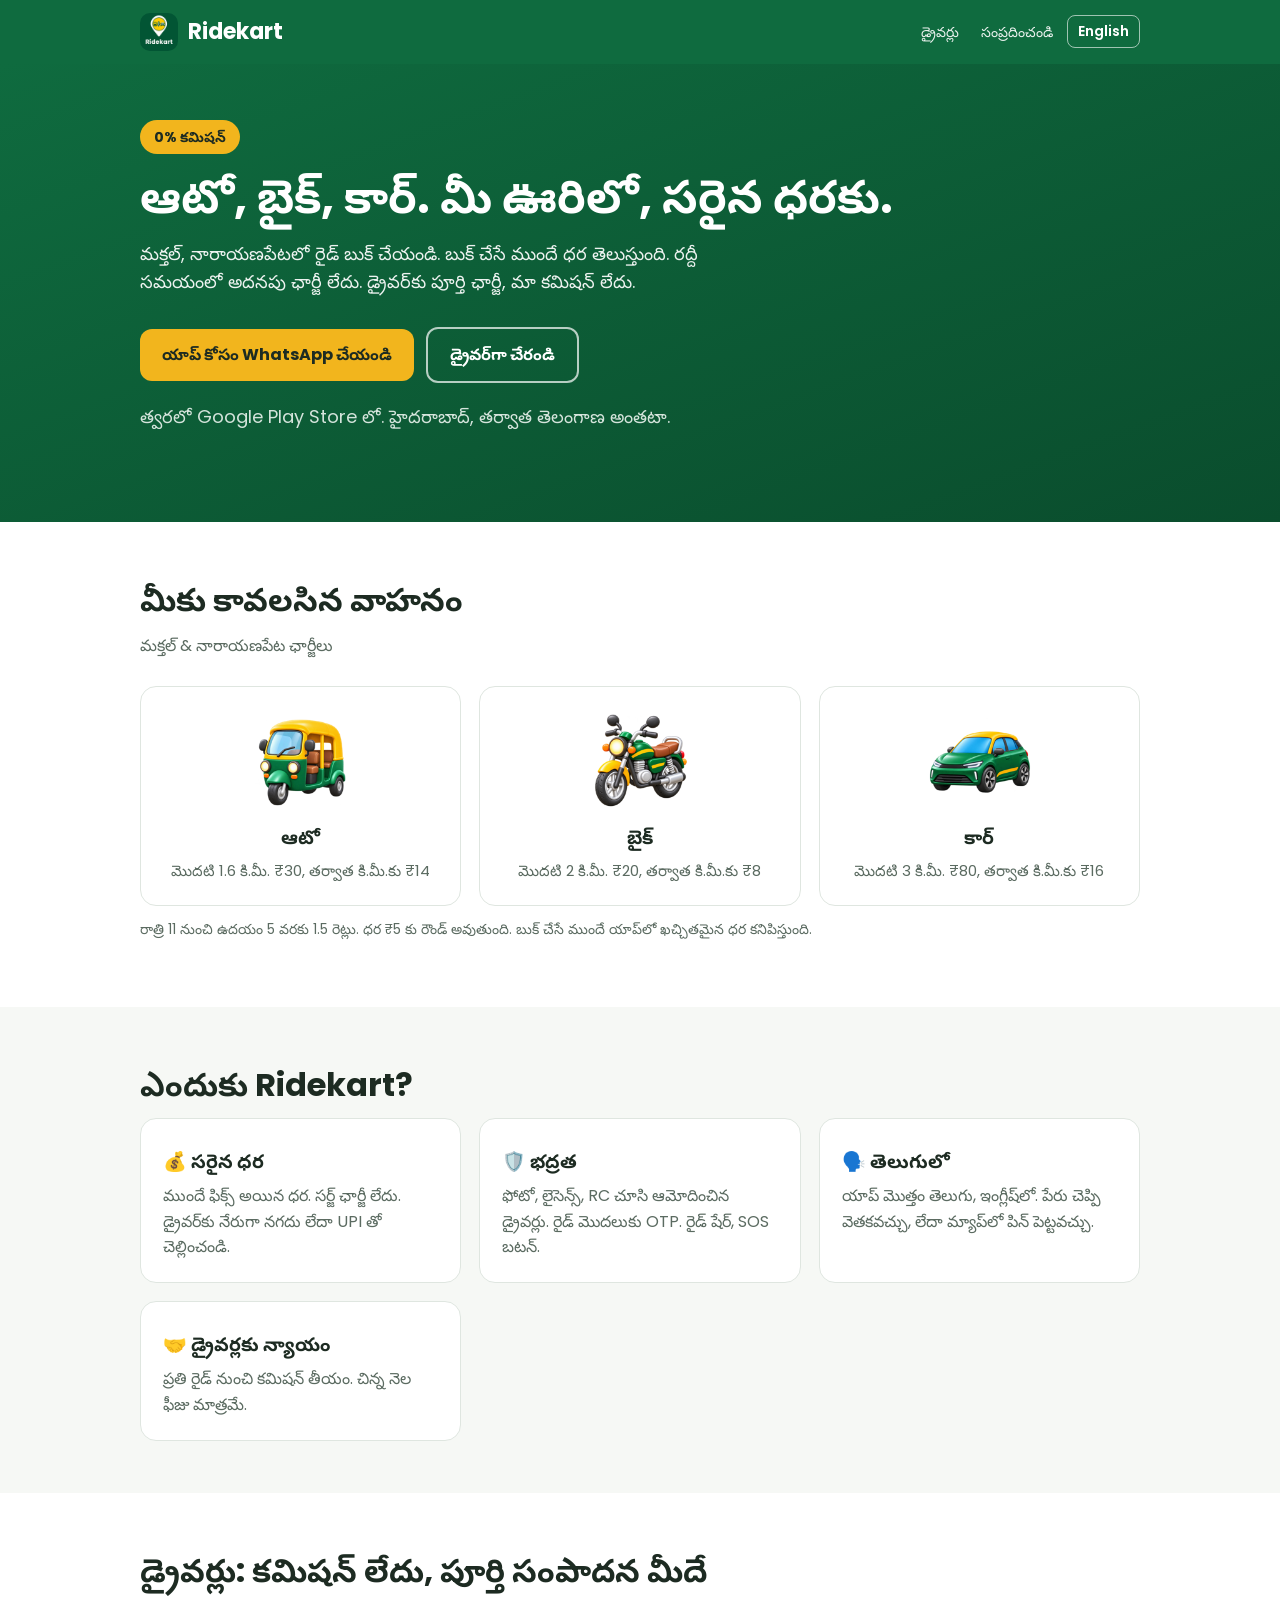
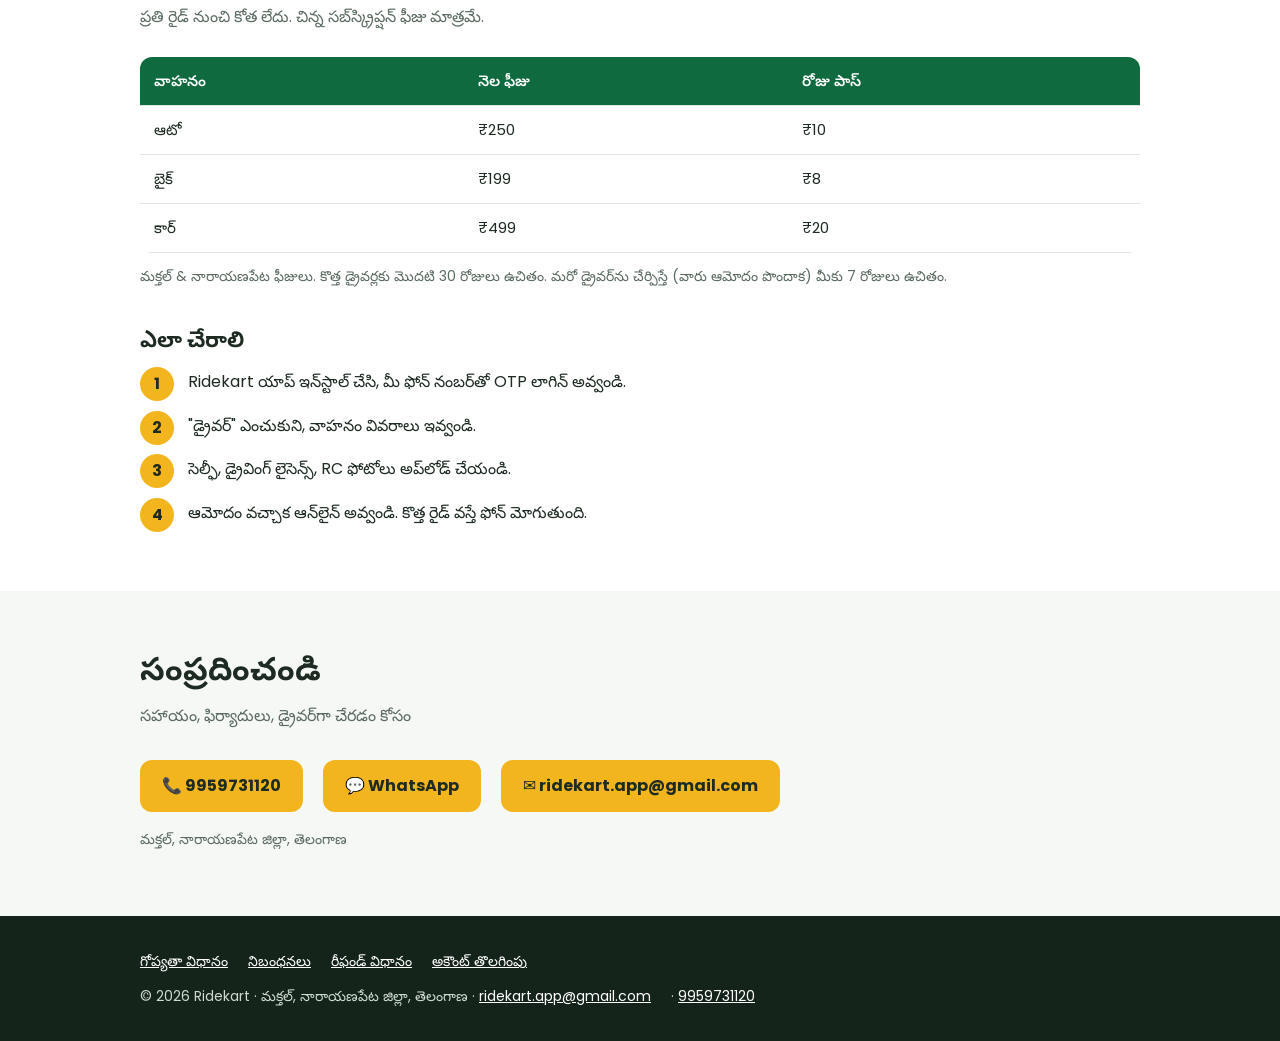
==== index.html @ 868b84f2 "Add files via upload" ====
<!DOCTYPE html>
<html lang="te">
<head>
<meta charset="utf-8">
<meta name="viewport" content="width=device-width,initial-scale=1">
<title>Ridekart: Auto, Bike, Car rides in Makthal & Narayanpet · Ridekart</title>
<meta name="description" content="Ridekart: zero-commission auto, bike and car rides in Makthal and Narayanpet, Telangana.">
<meta name="theme-color" content="#0F6B3F">
<link rel="icon" href="img/favicon.png">
<link rel="apple-touch-icon" href="img/apple-touch-icon.png">
<link rel="stylesheet" href="style.css">
<script src="lang.js"></script>
</head>
<body>
<header><div class="wrap">
  <a class="brand" href="index.html"><img src="img/logo.png" alt="">Ridekart</a>
  <nav>
    <a class="hide-m" href="index.html#drivers"><span class="te">డ్రైవర్లు</span><span class="en">Drivers</span></a>
    <a class="hide-m" href="index.html#contact"><span class="te">సంప్రదించండి</span><span class="en">Contact</span></a>
    <button class="lang" onclick="rkToggleLang()" aria-label="Language"><span class="te">English</span><span class="en">తెలుగు</span></button>
  </nav>
</div></header>

<section class="hero"><div class="wrap">
  <span class="pill"><span class="te">0% కమిషన్</span><span class="en">0% commission</span></span>
  <h1><span class="te">ఆటో, బైక్, కార్. మీ ఊరిలో, సరైన ధరకు.</span><span class="en">Auto, bike, car. In your town, at a fair price.</span></h1>
  <p><span class="te">మక్తల్, నారాయణపేటలో రైడ్ బుక్ చేయండి. బుక్ చేసే ముందే ధర తెలుస్తుంది. రద్దీ సమయంలో అదనపు ఛార్జీ లేదు. డ్రైవర్‌కు పూర్తి ఛార్జీ, మా కమిషన్ లేదు.</span><span class="en">Book rides in Makthal and Narayanpet. See the price before you book. No surge pricing. The driver keeps the full fare, we take no commission.</span></p>
  <a class="btn" href="https://wa.me/919959731120?text=Ridekart%20app%20link%20kavali"><span class="te">యాప్ కోసం WhatsApp చేయండి</span><span class="en">WhatsApp us for the app</span></a>
  <a class="btn ghost" href="#drivers"><span class="te">డ్రైవర్‌గా చేరండి</span><span class="en">Join as a driver</span></a>
  <p class="note" style="color:#e6f0ea;margin-top:16px"><span class="te">త్వరలో Google Play Store లో. హైదరాబాద్, తర్వాత తెలంగాణ అంతటా.</span><span class="en">Coming soon to Google Play. Hyderabad next, then all of Telangana.</span></p>
</div></section>

<section><div class="wrap">
  <h2><span class="te">మీకు కావలసిన వాహనం</span><span class="en">Choose your ride</span></h2>
  <p class="sub"><span class="te">మక్తల్ & నారాయణపేట ఛార్జీలు</span><span class="en">Makthal & Narayanpet fares</span></p>
  <div class="grid">
    <div class="card veh"><img src="img/auto.png" alt="Auto"><h3><span class="te">ఆటో</span><span class="en">Auto</span></h3>
      <p class="price"><span class="te">మొదటి 1.6 కి.మీ. ₹30, తర్వాత కి.మీ.కు ₹14</span><span class="en">₹30 for the first 1.6 km, then ₹14/km</span></p></div>
    <div class="card veh"><img src="img/bike.png" alt="Bike"><h3><span class="te">బైక్</span><span class="en">Bike</span></h3>
      <p class="price"><span class="te">మొదటి 2 కి.మీ. ₹20, తర్వాత కి.మీ.కు ₹8</span><span class="en">₹20 for the first 2 km, then ₹8/km</span></p></div>
    <div class="card veh"><img src="img/car.png" alt="Car"><h3><span class="te">కార్</span><span class="en">Car</span></h3>
      <p class="price"><span class="te">మొదటి 3 కి.మీ. ₹80, తర్వాత కి.మీ.కు ₹16</span><span class="en">₹80 for the first 3 km, then ₹16/km</span></p></div>
  </div>
  <p class="note"><span class="te">రాత్రి 11 నుంచి ఉదయం 5 వరకు 1.5 రెట్లు. ధర ₹5 కు రౌండ్ అవుతుంది. బుక్ చేసే ముందే యాప్‌లో ఖచ్చితమైన ధర కనిపిస్తుంది.</span><span class="en">1.5× from 11 pm to 5 am. Fares are rounded to ₹5. The exact price is shown in the app before you book.</span></p>
</div></section>

<section class="alt"><div class="wrap">
  <h2><span class="te">ఎందుకు Ridekart?</span><span class="en">Why Ridekart?</span></h2>
  <div class="grid">
    <div class="card"><h3>💰 <span class="te">సరైన ధర</span><span class="en">Fair price</span></h3><p><span class="te">ముందే ఫిక్స్ అయిన ధర. సర్జ్ ఛార్జీ లేదు. డ్రైవర్‌కు నేరుగా నగదు లేదా UPI తో చెల్లించండి.</span><span class="en">Fixed upfront price, no surge. Pay the driver directly by cash or UPI.</span></p></div>
    <div class="card"><h3>🛡️ <span class="te">భద్రత</span><span class="en">Safety</span></h3><p><span class="te">ఫోటో, లైసెన్స్, RC చూసి ఆమోదించిన డ్రైవర్లు. రైడ్ మొదలుకు OTP. రైడ్ షేర్, SOS బటన్.</span><span class="en">Drivers approved after photo, licence and RC checks. OTP to start the ride. Ride sharing and an SOS button.</span></p></div>
    <div class="card"><h3>🗣️ <span class="te">తెలుగులో</span><span class="en">In Telugu</span></h3><p><span class="te">యాప్ మొత్తం తెలుగు, ఇంగ్లీష్‌లో. పేరు చెప్పి వెతకవచ్చు, లేదా మ్యాప్‌లో పిన్ పెట్టవచ్చు.</span><span class="en">The whole app in Telugu and English. Search by name or drop a pin on the map.</span></p></div>
    <div class="card"><h3>🤝 <span class="te">డ్రైవర్లకు న్యాయం</span><span class="en">Fair to drivers</span></h3><p><span class="te">ప్రతి రైడ్ నుంచి కమిషన్ తీయం. చిన్న నెల ఫీజు మాత్రమే.</span><span class="en">We take no commission from any ride. Only a small monthly fee.</span></p></div>
  </div>
</div></section>

<section id="drivers"><div class="wrap">
  <h2><span class="te">డ్రైవర్లు: కమిషన్ లేదు, పూర్తి సంపాదన మీదే</span><span class="en">Drivers: no commission, keep everything you earn</span></h2>
  <p class="sub"><span class="te">ప్రతి రైడ్ నుంచి కోత లేదు. చిన్న సబ్‌స్క్రిప్షన్ ఫీజు మాత్రమే.</span><span class="en">Nothing cut from your rides. Just a small subscription fee.</span></p>
  <table>
    <tr><th><span class="te">వాహనం</span><span class="en">Vehicle</span></th><th><span class="te">నెల ఫీజు</span><span class="en">Monthly</span></th><th><span class="te">రోజు పాస్</span><span class="en">Day pass</span></th></tr>
    <tr><td><span class="te">ఆటో</span><span class="en">Auto</span></td><td>₹250</td><td>₹10</td></tr>
    <tr><td><span class="te">బైక్</span><span class="en">Bike</span></td><td>₹199</td><td>₹8</td></tr>
    <tr><td><span class="te">కార్</span><span class="en">Car</span></td><td>₹499</td><td>₹20</td></tr>
  </table>
  <p class="note"><span class="te">మక్తల్ & నారాయణపేట ఫీజులు. కొత్త డ్రైవర్లకు మొదటి 30 రోజులు ఉచితం. మరో డ్రైవర్‌ను చేర్పిస్తే (వారు ఆమోదం పొందాక) మీకు 7 రోజులు ఉచితం.</span><span class="en">Makthal & Narayanpet fees. New drivers get the first 30 days free. Refer another driver and get 7 free days once they are approved.</span></p>
  <h2 style="margin-top:34px;font-size:22px"><span class="te">ఎలా చేరాలి</span><span class="en">How to join</span></h2>
  <ol class="steps">
    <li><span class="te">Ridekart యాప్ ఇన్‌స్టాల్ చేసి, మీ ఫోన్ నంబర్‌తో OTP లాగిన్ అవ్వండి.</span><span class="en">Install the Ridekart app and log in with your phone number (OTP).</span></li>
    <li><span class="te">"డ్రైవర్" ఎంచుకుని, వాహనం వివరాలు ఇవ్వండి.</span><span class="en">Choose "Driver" and enter your vehicle details.</span></li>
    <li><span class="te">సెల్ఫీ, డ్రైవింగ్ లైసెన్స్, RC ఫోటోలు అప్‌లోడ్ చేయండి.</span><span class="en">Upload your selfie, driving licence and RC photos.</span></li>
    <li><span class="te">ఆమోదం వచ్చాక ఆన్‌లైన్ అవ్వండి. కొత్త రైడ్ వస్తే ఫోన్ మోగుతుంది.</span><span class="en">Once approved, go online. Your phone rings when a new ride comes.</span></li>
  </ol>
</div></section>

<section class="alt" id="contact"><div class="wrap">
  <h2><span class="te">సంప్రదించండి</span><span class="en">Contact us</span></h2>
  <p class="sub"><span class="te">సహాయం, ఫిర్యాదులు, డ్రైవర్‌గా చేరడం కోసం</span><span class="en">For help, complaints or joining as a driver</span></p>
  <div class="contact">
    <a class="btn" href="tel:+919959731120">📞 9959731120</a>
    <a class="btn" href="https://wa.me/919959731120">💬 WhatsApp</a>
    <a class="btn" href="mailto:ridekart.app@gmail.com">✉️ ridekart.app@gmail.com</a>
  </div>
  <p class="note"><span class="te">మక్తల్, నారాయణపేట జిల్లా, తెలంగాణ</span><span class="en">Makthal, Narayanpet District, Telangana</span></p>
</div></section>

<footer><div class="wrap">
  <div class="links">
    <a href="privacy.html"><span class="te">గోప్యతా విధానం</span><span class="en">Privacy Policy</span></a>
    <a href="terms.html"><span class="te">నిబంధనలు</span><span class="en">Terms</span></a>
    <a href="refund.html"><span class="te">రీఫండ్ విధానం</span><span class="en">Refund Policy</span></a>
    <a href="delete-account.html"><span class="te">అకౌంట్ తొలగింపు</span><span class="en">Delete account</span></a>
  </div>
  <div>© 2026 Ridekart · <span class="te">మక్తల్, నారాయణపేట జిల్లా, తెలంగాణ</span><span class="en">Makthal, Narayanpet District, Telangana</span> · <a href="mailto:ridekart.app@gmail.com">ridekart.app@gmail.com</a> · <a href="tel:+919959731120">9959731120</a></div>
</div></footer>
</body>
</html>
---- style.css ----
@font-face{font-family:'Poppins';src:url(fonts/Poppins-Regular.woff2) format('woff2');font-weight:400;font-display:swap}
@font-face{font-family:'Poppins';src:url(fonts/Poppins-SemiBold.woff2) format('woff2');font-weight:600;font-display:swap}
@font-face{font-family:'Poppins';src:url(fonts/Poppins-Bold.woff2) format('woff2');font-weight:700;font-display:swap}
@font-face{font-family:'Noto Sans Telugu';src:url(fonts/NotoSansTelugu-Regular.woff2) format('woff2');font-weight:400;font-display:swap}
@font-face{font-family:'Noto Sans Telugu';src:url(fonts/NotoSansTelugu-SemiBold.woff2) format('woff2');font-weight:600;font-display:swap}
@font-face{font-family:'Noto Sans Telugu';src:url(fonts/NotoSansTelugu-Bold.woff2) format('woff2');font-weight:700;font-display:swap}
:root{--g:#0F6B3F;--gd:#0a4d2d;--y:#F2B51D;--ink:#1d2b22;--mut:#5B6B61;--bg:#f6f8f5;--line:#dfe6e0}
*{box-sizing:border-box}
html{-webkit-text-size-adjust:100%}
body{margin:0;font-family:Poppins,"Noto Sans Telugu",system-ui,sans-serif;color:var(--ink);background:#fff;line-height:1.6}
html[lang=te] .en,html[lang=en] .te{display:none!important}
a{color:var(--g)}
.wrap{max-width:1040px;margin:0 auto;padding:0 20px}
header{background:var(--g);color:#fff;position:sticky;top:0;z-index:5}
header .wrap{display:flex;align-items:center;gap:12px;height:64px}
.brand{display:flex;align-items:center;gap:10px;color:#fff;text-decoration:none;font-weight:700;font-size:22px}
.brand img{width:38px;height:38px;border-radius:10px}
nav{margin-left:auto;display:flex;align-items:center;gap:6px}
nav a{color:#fff;text-decoration:none;font-size:14px;padding:6px 8px;border-radius:8px;opacity:.9}
nav a:hover{background:rgba(255,255,255,.12)}
.lang{border:1px solid rgba(255,255,255,.6);background:none;color:#fff;border-radius:8px;padding:5px 10px;font:600 14px Poppins,sans-serif;cursor:pointer}
@media(max-width:640px){nav a.hide-m{display:none}}
.hero{background:linear-gradient(160deg,var(--g),var(--gd));color:#fff;padding:56px 0 64px}
.hero h1{font-size:clamp(28px,5vw,46px);line-height:1.2;margin:0 0 14px}
.hero p{font-size:18px;opacity:.92;max-width:620px;margin:0 0 26px}
.pill{display:inline-block;background:var(--y);color:#1d2b22;font-weight:700;border-radius:999px;padding:6px 14px;font-size:14px;margin-bottom:16px}
.btn{display:inline-block;background:var(--y);color:#1d2b22;text-decoration:none;font-weight:700;border-radius:12px;padding:13px 22px;margin:4px 8px 4px 0}
.btn.ghost{background:transparent;color:#fff;border:2px solid rgba(255,255,255,.7)}
section{padding:52px 0}
section.alt{background:var(--bg)}
h2{font-size:clamp(22px,3.5vw,32px);margin:0 0 8px}
.sub{color:var(--mut);margin:0 0 28px}
.grid{display:grid;gap:18px;grid-template-columns:repeat(auto-fit,minmax(240px,1fr))}
.card{background:#fff;border:1px solid var(--line);border-radius:16px;padding:22px}
.card h3{margin:6px 0 6px;font-size:19px}
.card p{margin:0;color:var(--mut)}
.veh{text-align:center}
.veh img{width:150px;height:auto}
.price{font-size:15px;color:var(--ink);margin-top:8px}
table{width:100%;border-collapse:collapse;background:#fff;border-radius:12px;overflow:hidden;font-size:15px}
th,td{padding:12px 14px;border-bottom:1px solid var(--line);text-align:left}
th{background:var(--g);color:#fff;font-weight:600}
.note{font-size:14px;color:var(--mut);margin-top:12px}
.steps{counter-reset:s;list-style:none;padding:0;margin:0}
.steps li{counter-increment:s;position:relative;padding:4px 0 14px 48px}
.steps li:before{content:counter(s);position:absolute;left:0;top:2px;width:34px;height:34px;border-radius:50%;background:var(--y);font-weight:700;display:flex;align-items:center;justify-content:center}
.contact{display:flex;flex-wrap:wrap;gap:12px}
footer{background:#14241a;color:#cfd9d2;padding:34px 0;font-size:14px}
footer a{color:#fff;margin-right:16px}
footer .links{margin-bottom:12px}
.doc{padding:40px 0 60px}
.doc h1{font-size:clamp(26px,4vw,36px);margin:0 0 4px}
.doc .upd{color:var(--mut);margin:0 0 28px}
.doc h2{font-size:21px;margin:30px 0 8px}
.doc p,.doc li{max-width:780px}
.doc .box{background:var(--bg);border-left:4px solid var(--y);padding:14px 18px;border-radius:8px;max-width:780px}
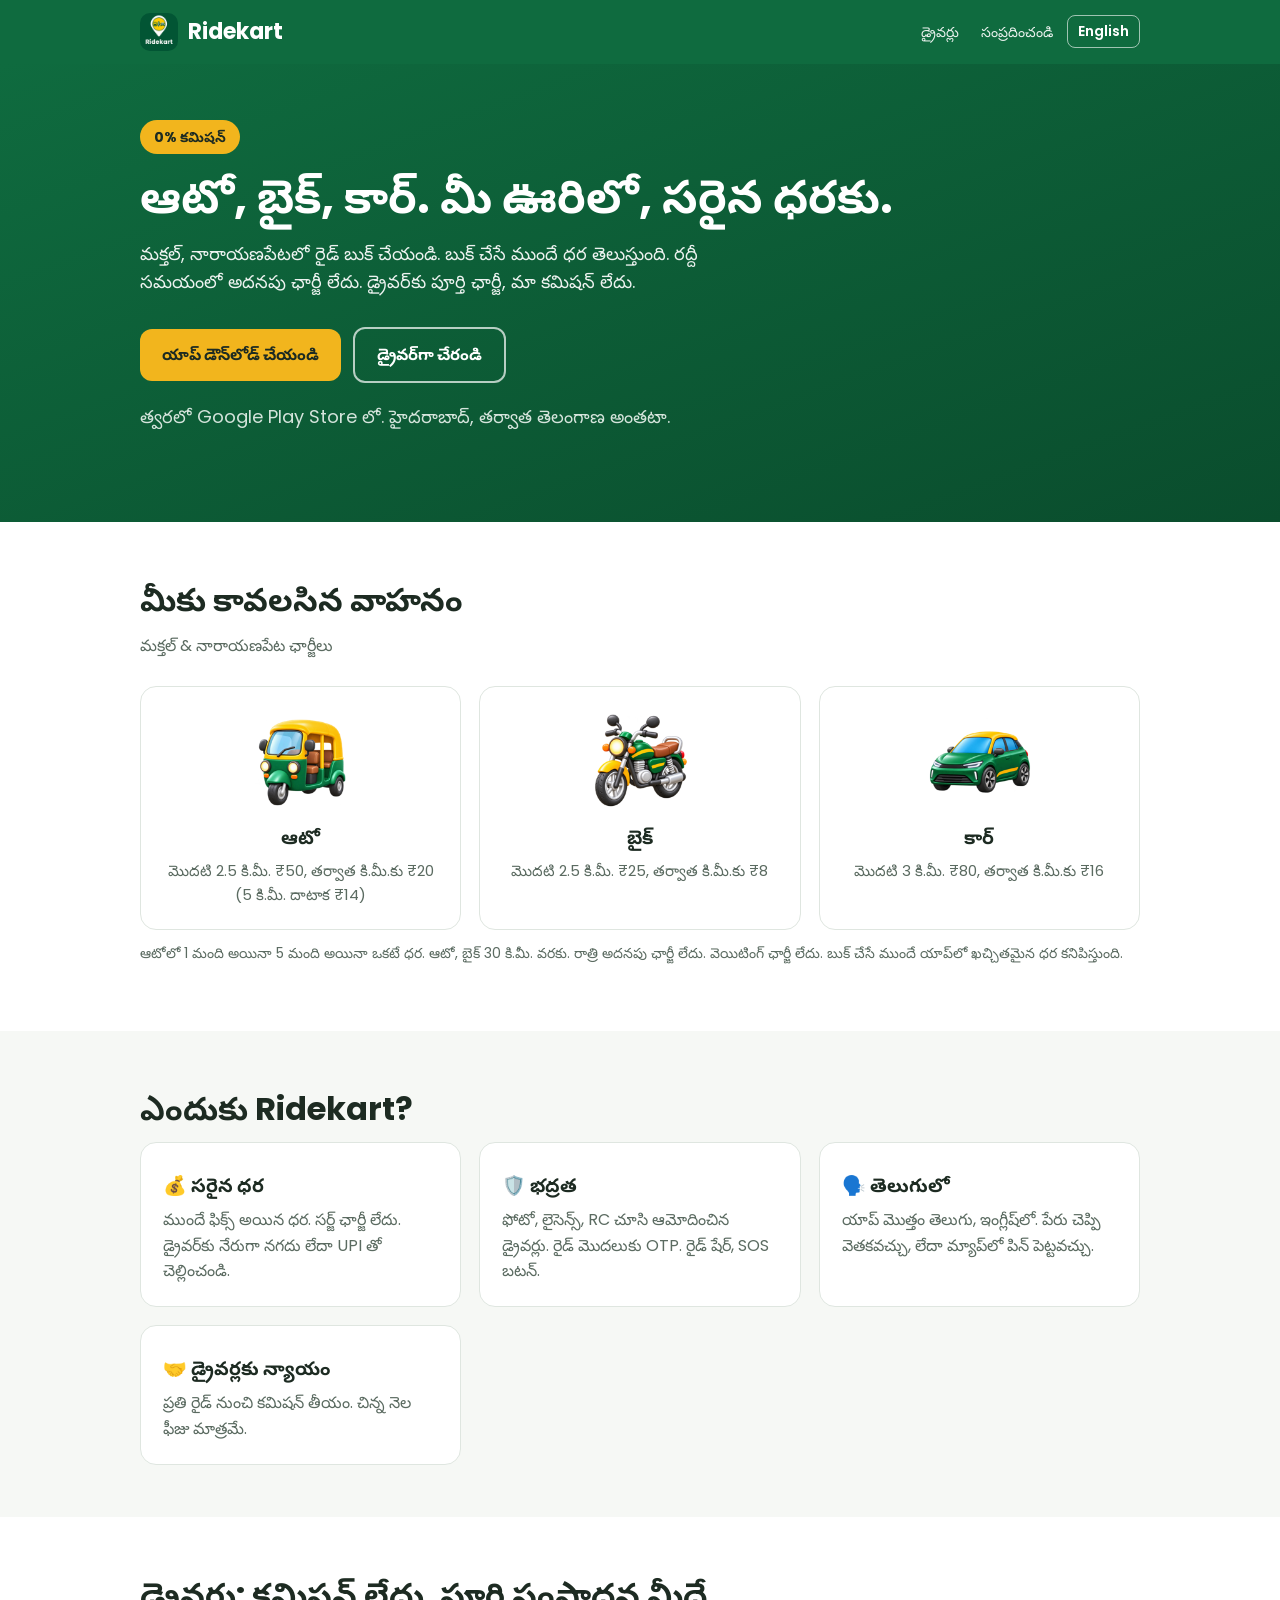
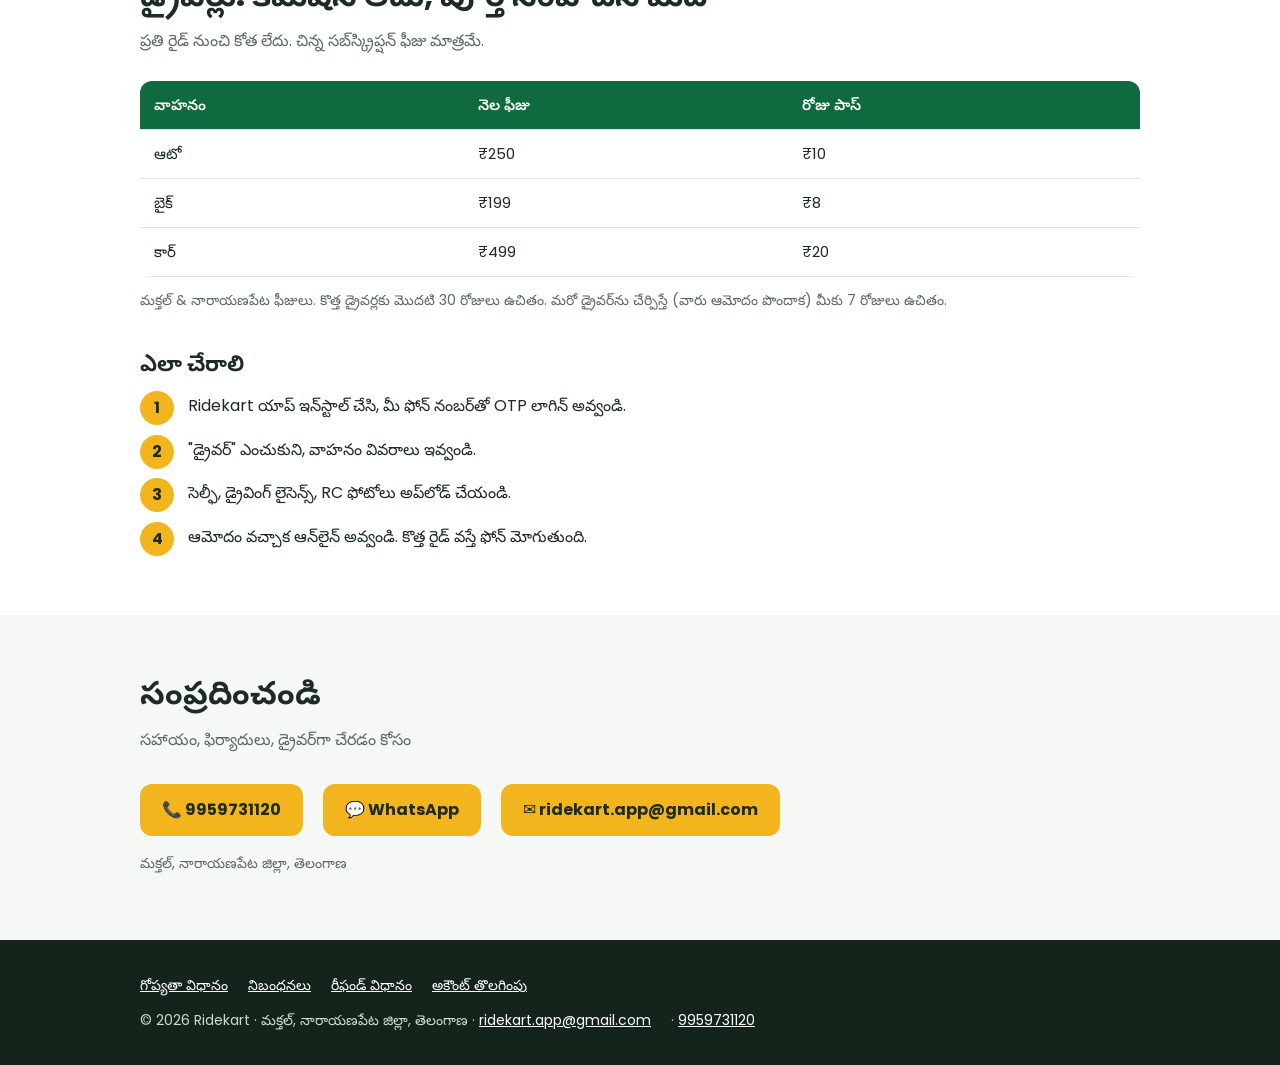
==== commit 91d7316e: "Add files via upload" ====
--- a/index.html
+++ b/index.html
@@ -25,7 +25,7 @@
   <span class="pill"><span class="te">0% కమిషన్</span><span class="en">0% commission</span></span>
   <h1><span class="te">ఆటో, బైక్, కార్. మీ ఊరిలో, సరైన ధరకు.</span><span class="en">Auto, bike, car. In your town, at a fair price.</span></h1>
   <p><span class="te">మక్తల్, నారాయణపేటలో రైడ్ బుక్ చేయండి. బుక్ చేసే ముందే ధర తెలుస్తుంది. రద్దీ సమయంలో అదనపు ఛార్జీ లేదు. డ్రైవర్‌కు పూర్తి ఛార్జీ, మా కమిషన్ లేదు.</span><span class="en">Book rides in Makthal and Narayanpet. See the price before you book. No surge pricing. The driver keeps the full fare, we take no commission.</span></p>
-  <a class="btn" href="https://wa.me/919959731120?text=Ridekart%20app%20link%20kavali"><span class="te">యాప్ కోసం WhatsApp చేయండి</span><span class="en">WhatsApp us for the app</span></a>
+  <a class="btn" href="app.html"><span class="te">యాప్ డౌన్‌లోడ్ చేయండి</span><span class="en">Download the app</span></a>
   <a class="btn ghost" href="#drivers"><span class="te">డ్రైవర్‌గా చేరండి</span><span class="en">Join as a driver</span></a>
   <p class="note" style="color:#e6f0ea;margin-top:16px"><span class="te">త్వరలో Google Play Store లో. హైదరాబాద్, తర్వాత తెలంగాణ అంతటా.</span><span class="en">Coming soon to Google Play. Hyderabad next, then all of Telangana.</span></p>
 </div></section>
@@ -35,13 +35,13 @@
   <p class="sub"><span class="te">మక్తల్ & నారాయణపేట ఛార్జీలు</span><span class="en">Makthal & Narayanpet fares</span></p>
   <div class="grid">
     <div class="card veh"><img src="img/auto.png" alt="Auto"><h3><span class="te">ఆటో</span><span class="en">Auto</span></h3>
-      <p class="price"><span class="te">మొదటి 1.6 కి.మీ. ₹30, తర్వాత కి.మీ.కు ₹14</span><span class="en">₹30 for the first 1.6 km, then ₹14/km</span></p></div>
+      <p class="price"><span class="te">మొదటి 2.5 కి.మీ. ₹50, తర్వాత కి.మీ.కు ₹20 (5 కి.మీ. దాటాక ₹14)</span><span class="en">₹50 for the first 2.5 km, then ₹20/km (₹14/km after 5 km)</span></p></div>
     <div class="card veh"><img src="img/bike.png" alt="Bike"><h3><span class="te">బైక్</span><span class="en">Bike</span></h3>
-      <p class="price"><span class="te">మొదటి 2 కి.మీ. ₹20, తర్వాత కి.మీ.కు ₹8</span><span class="en">₹20 for the first 2 km, then ₹8/km</span></p></div>
+      <p class="price"><span class="te">మొదటి 2.5 కి.మీ. ₹25, తర్వాత కి.మీ.కు ₹8</span><span class="en">₹25 for the first 2.5 km, then ₹8/km</span></p></div>
     <div class="card veh"><img src="img/car.png" alt="Car"><h3><span class="te">కార్</span><span class="en">Car</span></h3>
       <p class="price"><span class="te">మొదటి 3 కి.మీ. ₹80, తర్వాత కి.మీ.కు ₹16</span><span class="en">₹80 for the first 3 km, then ₹16/km</span></p></div>
   </div>
-  <p class="note"><span class="te">రాత్రి 11 నుంచి ఉదయం 5 వరకు 1.5 రెట్లు. ధర ₹5 కు రౌండ్ అవుతుంది. బుక్ చేసే ముందే యాప్‌లో ఖచ్చితమైన ధర కనిపిస్తుంది.</span><span class="en">1.5× from 11 pm to 5 am. Fares are rounded to ₹5. The exact price is shown in the app before you book.</span></p>
+  <p class="note"><span class="te">ఆటోలో 1 మంది అయినా 5 మంది అయినా ఒకటే ధర. ఆటో, బైక్ 30 కి.మీ. వరకు. రాత్రి అదనపు ఛార్జీ లేదు. వెయిటింగ్ ఛార్జీ లేదు. బుక్ చేసే ముందే యాప్‌లో ఖచ్చితమైన ధర కనిపిస్తుంది.</span><span class="en">Same auto fare for 1 to 5 people. Auto and bike up to 30 km. No night charge. No waiting charge. The exact price is shown in the app before you book.</span></p>
 </div></section>
 
 <section class="alt"><div class="wrap">
